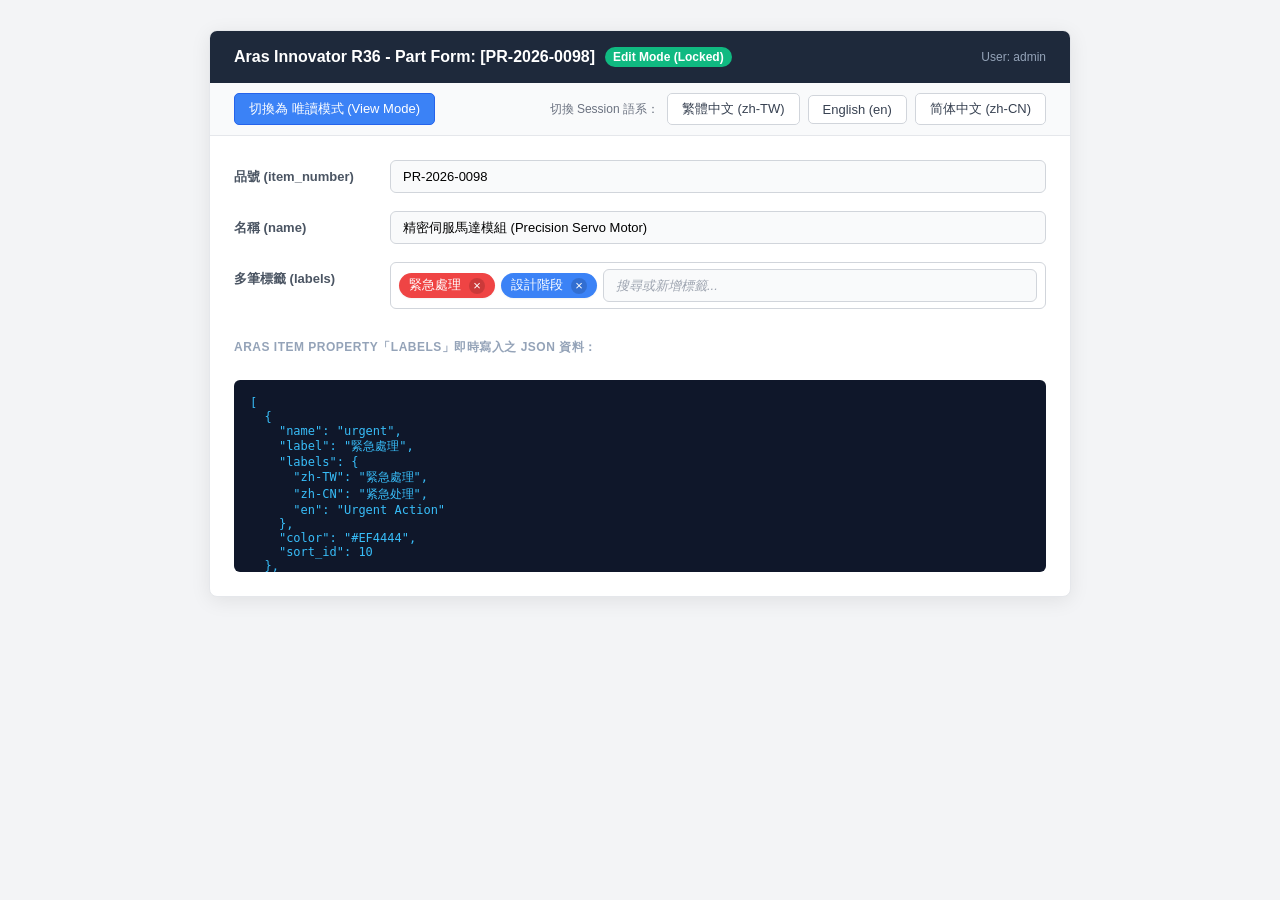
==== tests/demo/index.html @ eca331a3 "feat: initial commit of Aras Innovator R36 multi-label field component with bcs_label and multilingu" ====
<!DOCTYPE html>
<html lang="zh-TW">
<head>
  <meta charset="UTF-8" />
  <meta name="viewport" content="width=device-width, initial-scale=1.0" />
  <title>Aras Innovator R36 - Multi-Label Form Field 模擬測試展示</title>
  <link rel="stylesheet" href="../../src/styles/label-widget.css" />
  <style>
    body {
      font-family: -apple-system, BlinkMacSystemFont, "Segoe UI", Roboto, "Helvetica Neue", Arial, sans-serif;
      background-color: #F3F4F6;
      margin: 0;
      padding: 30px 20px;
      color: #1F2937;
    }
    .aras-window {
      max-width: 860px;
      margin: 0 auto;
      background: #FFFFFF;
      border-radius: 8px;
      box-shadow: 0 4px 20px rgba(0, 0, 0, 0.08);
      overflow: hidden;
      border: 1px solid #E5E7EB;
    }
    .aras-header {
      background: #1E293B;
      color: #FFFFFF;
      padding: 16px 24px;
      display: flex;
      justify-content: space-between;
      align-items: center;
    }
    .aras-header h1 {
      font-size: 16px;
      margin: 0;
      font-weight: 600;
      display: flex;
      align-items: center;
      gap: 10px;
    }
    .aras-status-pill {
      font-size: 12px;
      padding: 3px 8px;
      border-radius: 12px;
      background: #10B981;
      color: #FFFFFF;
    }
    .aras-toolbar {
      background: #F9FAFB;
      border-bottom: 1px solid #E5E7EB;
      padding: 10px 24px;
      display: flex;
      gap: 12px;
      align-items: center;
    }
    .aras-btn {
      padding: 6px 14px;
      font-size: 13px;
      border-radius: 5px;
      border: 1px solid #D1D5DB;
      background: #FFFFFF;
      cursor: pointer;
      color: #374151;
      transition: all 0.15s;
    }
    .aras-btn:hover {
      background: #F3F4F6;
      border-color: #9CA3AF;
    }
    .aras-btn.primary {
      background: #3B82F6;
      color: #FFFFFF;
      border-color: #2563EB;
    }
    .aras-btn.primary:hover {
      background: #2563EB;
    }
    .aras-form-body {
      padding: 24px;
    }
    .form-grid {
      display: grid;
      grid-template-columns: 140px 1fr;
      gap: 18px 16px;
      align-items: start;
    }
    .field-label {
      font-size: 13px;
      font-weight: 600;
      color: #4B5563;
      padding-top: 8px;
    }
    .field-control input[type="text"] {
      width: 100%;
      padding: 8px 12px;
      font-size: 13px;
      border: 1px solid #D1D5DB;
      border-radius: 6px;
      box-sizing: border-box;
      background: #F9FAFB;
    }
    .preview-box {
      margin-top: 24px;
      background: #0F172A;
      color: #38BDF8;
      padding: 16px;
      border-radius: 6px;
      font-family: monospace;
      font-size: 12px;
      white-space: pre-wrap;
      word-break: break-all;
      max-height: 160px;
      overflow-y: auto;
    }
    .preview-title {
      font-size: 12px;
      color: #94A3B8;
      margin-bottom: 6px;
      font-weight: 600;
      text-transform: uppercase;
      letter-spacing: 0.5px;
    }
  </style>
</head>
<body>

  <div class="aras-window">
    <!-- 表單標題 -->
    <div class="aras-header">
      <h1>
        <span>Aras Innovator R36 - Part Form: [PR-2026-0098]</span>
        <span class="aras-status-pill" id="modeIndicator">Edit Mode (Locked)</span>
      </h1>
      <span style="font-size: 12px; color: #94A3B8;">User: admin</span>
    </div>

    <!-- 模擬工具列 -->
    <div class="aras-toolbar">
      <button class="aras-btn primary" id="btnToggleMode">切換為 唯讀模式 (View Mode)</button>
      <div style="margin-left: auto; display: flex; align-items: center; gap: 8px;">
        <span style="font-size: 12px; color: #6B7280;">切換 Session 語系：</span>
        <button class="aras-btn" id="btnLangZhTW">繁體中文 (zh-TW)</button>
        <button class="aras-btn" id="btnLangEn">English (en)</button>
        <button class="aras-btn" id="btnLangZhCN">简体中文 (zh-CN)</button>
      </div>
    </div>

    <!-- 表單主體 -->
    <div class="aras-form-body">
      <div class="form-grid">
        <div class="field-label">品號 (item_number)</div>
        <div class="field-control">
          <input type="text" value="PR-2026-0098" readonly />
        </div>

        <div class="field-label">名稱 (name)</div>
        <div class="field-control">
          <input type="text" value="精密伺服馬達模組 (Precision Servo Motor)" readonly />
        </div>

        <div class="field-label">多筆標籤 (labels)</div>
        <div class="field-control">
          <!-- 這是我們的自訂 Client Form Field 掛載點 -->
          <div id="labelFieldMountPoint"></div>
        </div>
      </div>

      <!-- 即時屬性儲存監視器 -->
      <div class="preview-title" style="margin-top: 30px;">Aras Item Property「labels」即時寫入之 JSON 資料：</div>
      <div class="preview-box" id="jsonMonitor">[]</div>
    </div>
  </div>

  <!-- 載入模組 -->
  <script src="../../src/models/LabelTag.js"></script>
  <script src="../../src/core/LabelStore.js"></script>
  <script src="../../src/core/LabelRenderer.js"></script>
  <script src="../../src/adapter/IArasAdapter.js"></script>
  <script src="../../src/adapter/MockArasAdapter.js"></script>
  <script src="../../src/controller/MultiLabelController.js"></script>

  <script>
    // 初始化模擬環境
    const mockAdapter = new MockArasAdapter({
      currentLanguage: "zh-TW",
      editMode: true,
      onPropertyChangeCallback: (prop, val) => {
        updateMonitor(val);
      }
    });

    // 預先寫入預設標籤資料
    const defaultData = JSON.stringify([
      {
        name: "urgent",
        label: "緊急處理",
        labels: { "zh-TW": "緊急處理", "zh-CN": "紧急处理", "en": "Urgent Action" },
        color: "#EF4444",
        sort_id: 10
      },
      {
        name: "design",
        label: "設計階段",
        labels: { "zh-TW": "設計階段", "zh-CN": "设计阶段", "en": "Design Stage" },
        color: "#3B82F6",
        sort_id: 30
      }
    ]);
    mockAdapter.setPropertyValue("labels", defaultData);

    const controller = new MultiLabelController({
      container: "labelFieldMountPoint",
      propertyName: "labels",
      labelCategoryName: "Part_Labels",
      adapter: mockAdapter
    });

    controller.init().then(() => {
      updateMonitor(mockAdapter.getPropertyValue("labels"));
    });

    function updateMonitor(val) {
      const el = document.getElementById("jsonMonitor");
      try {
        const obj = JSON.parse(val || "[]");
        el.textContent = JSON.stringify(obj, null, 2);
      } catch (e) {
        el.textContent = val;
      }
    }

    // 模式切換按鈕
    const btnToggleMode = document.getElementById("btnToggleMode");
    const modeIndicator = document.getElementById("modeIndicator");
    btnToggleMode.addEventListener("click", () => {
      const current = mockAdapter.isEditMode();
      const next = !current;
      mockAdapter.setEditMode(next);
      controller.setEditMode(next);

      if (next) {
        btnToggleMode.textContent = "切換為 唯讀模式 (View Mode)";
        modeIndicator.textContent = "Edit Mode (Locked)";
        modeIndicator.style.background = "#10B981";
      } else {
        btnToggleMode.textContent = "切換為 編輯模式 (Edit Mode)";
        modeIndicator.textContent = "View Mode (Read-Only)";
        modeIndicator.style.background = "#6B7280";
      }
    });

    // 語系切換按鈕
    document.getElementById("btnLangZhTW").addEventListener("click", () => {
      mockAdapter.setLanguage("zh-TW");
      controller.changeLanguage("zh-TW");
    });
    document.getElementById("btnLangEn").addEventListener("click", () => {
      mockAdapter.setLanguage("en");
      controller.changeLanguage("en");
    });
    document.getElementById("btnLangZhCN").addEventListener("click", () => {
      mockAdapter.setLanguage("zh-CN");
      controller.changeLanguage("zh-CN");
    });
  </script>
</body>
</html>
---- src/styles/label-widget.css ----
/**
 * @file label-widget.css
 * @description Aras Innovator R36 多標籤 Form Field 視覺風格樣式表
 * 具備色彩徽章、流暢微動效、聚焦外框、下拉候選搜尋面板與唯讀防護。
 */

/* 根容器與變數設定 */
:root {
  --bcs-tag-font-family: -apple-system, BlinkMacSystemFont, "Segoe UI", Roboto, Helvetica, Arial, sans-serif;
  --bcs-tag-bg: #FFFFFF;
  --bcs-tag-border: #D1D5DB;
  --bcs-tag-border-focus: #3B82F6;
  --bcs-tag-shadow-focus: 0 0 0 3px rgba(59, 130, 246, 0.2);
  --bcs-tag-text-muted: #6B7280;
  --bcs-tag-dropdown-bg: #FFFFFF;
  --bcs-tag-dropdown-shadow: 0 10px 25px -5px rgba(0, 0, 0, 0.1), 0 8px 10px -6px rgba(0, 0, 0, 0.1);
  --bcs-tag-radius: 6px;
  --bcs-tag-transition: all 0.18s cubic-bezier(0.4, 0, 0.2, 1);
}

/* 主容器 */
.bcs-multi-label-container {
  position: relative;
  font-family: var(--bcs-tag-font-family);
  width: 100%;
  max-width: 100%;
  box-sizing: border-box;
}

/* 標籤輸入包裝外框 */
.bcs-tag-wrapper {
  display: flex;
  flex-wrap: wrap;
  align-items: center;
  gap: 6px;
  padding: 6px 8px;
  min-height: 40px;
  background-color: var(--bcs-tag-bg);
  border: 1px solid var(--bcs-tag-border);
  border-radius: var(--bcs-tag-radius);
  transition: var(--bcs-tag-transition);
  cursor: text;
  box-sizing: border-box;
}

.bcs-tag-wrapper:hover {
  border-color: #9CA3AF;
}

.bcs-tag-wrapper.is-focused {
  border-color: var(--bcs-tag-border-focus);
  box-shadow: var(--bcs-tag-shadow-focus);
}

/* 唯讀狀態外框 */
.bcs-tag-wrapper.is-readonly {
  background-color: #F9FAFB;
  border-color: #E5E7EB;
  cursor: default;
}

.bcs-tag-wrapper.is-readonly:hover {
  border-color: #E5E7EB;
}

/* 標籤徽章 (Chip / Badge) */
.bcs-tag-badge {
  display: inline-flex;
  align-items: center;
  gap: 6px;
  padding: 3px 10px;
  border-radius: 9999px;
  font-size: 13px;
  font-weight: 500;
  line-height: 1.4;
  color: #FFFFFF;
  box-shadow: 0 1px 2px 0 rgba(0, 0, 0, 0.05);
  transition: var(--bcs-tag-transition);
  user-select: none;
  animation: bcsTagPopIn 0.2s cubic-bezier(0.175, 0.885, 0.32, 1.275);
}

.bcs-tag-badge:hover {
  transform: translateY(-1px);
  box-shadow: 0 3px 6px -1px rgba(0, 0, 0, 0.12);
}

/* 標籤刪除按鈕 (x) */
.bcs-tag-remove-btn {
  display: inline-flex;
  align-items: center;
  justify-content: center;
  width: 16px;
  height: 16px;
  margin-left: 2px;
  border-radius: 50%;
  background: rgba(0, 0, 0, 0.15);
  color: inherit;
  font-size: 13px;
  line-height: 1;
  cursor: pointer;
  border: none;
  padding: 0;
  transition: var(--bcs-tag-transition);
}

.bcs-tag-remove-btn:hover {
  background: rgba(0, 0, 0, 0.35);
}

/* 搜尋/輸入框 */
.bcs-tag-input {
  flex: 1 1 120px;
  min-width: 80px;
  border: none;
  outline: none;
  font-size: 13px;
  padding: 4px 6px;
  background: transparent;
  color: #1F2937;
  font-family: inherit;
}

.bcs-tag-input::placeholder {
  color: #9CA3AF;
  font-style: italic;
}

/* 候選下拉面板 */
.bcs-tag-dropdown {
  position: absolute;
  top: calc(100% + 4px);
  left: 0;
  right: 0;
  z-index: 1000;
  background-color: var(--bcs-tag-dropdown-bg);
  border: 1px solid #E5E7EB;
  border-radius: var(--bcs-tag-radius);
  box-shadow: var(--bcs-tag-dropdown-shadow);
  max-height: 220px;
  overflow-y: auto;
  padding: 6px;
  display: none;
  animation: bcsDropdownSlide 0.18s ease-out;
}

.bcs-tag-dropdown.is-open {
  display: block;
}

/* 下拉候選項 */
.bcs-dropdown-item {
  display: flex;
  align-items: center;
  justify-content: space-between;
  padding: 8px 10px;
  border-radius: 4px;
  font-size: 13px;
  color: #374151;
  cursor: pointer;
  transition: var(--bcs-tag-transition);
}

.bcs-dropdown-item:hover,
.bcs-dropdown-item.is-highlighted {
  background-color: #F3F4F6;
  color: #111827;
}

/* 下拉項目的色彩預覽圓點 */
.bcs-dropdown-color-dot {
  width: 10px;
  height: 10px;
  border-radius: 50%;
  display: inline-block;
  margin-right: 8px;
  box-shadow: 0 0 0 1px rgba(0, 0, 0, 0.1);
}

.bcs-dropdown-left {
  display: flex;
  align-items: center;
}

.bcs-dropdown-subtext {
  font-size: 11px;
  color: #9CA3AF;
  margin-left: 6px;
}

/* 空搜尋結果提示 */
.bcs-dropdown-empty {
  padding: 12px;
  text-align: center;
  font-size: 12px;
  color: #9CA3AF;
}

/* 動畫定義 */
@keyframes bcsTagPopIn {
  0% {
    opacity: 0;
    transform: scale(0.85);
  }
  100% {
    opacity: 1;
    transform: scale(1);
  }
}

@keyframes bcsDropdownSlide {
  0% {
    opacity: 0;
    transform: translateY(-6px);
  }
  100% {
    opacity: 1;
    transform: translateY(0);
  }
}

/* 重複標籤警示晃動動畫 */
@keyframes bcsTagShake {
  0%, 100% { transform: translateX(0); }
  20%, 60% { transform: translateX(-4px); }
  40%, 80% { transform: translateX(4px); }
}

.bcs-tag-shake {
  animation: bcsTagShake 0.4s ease-in-out;
}
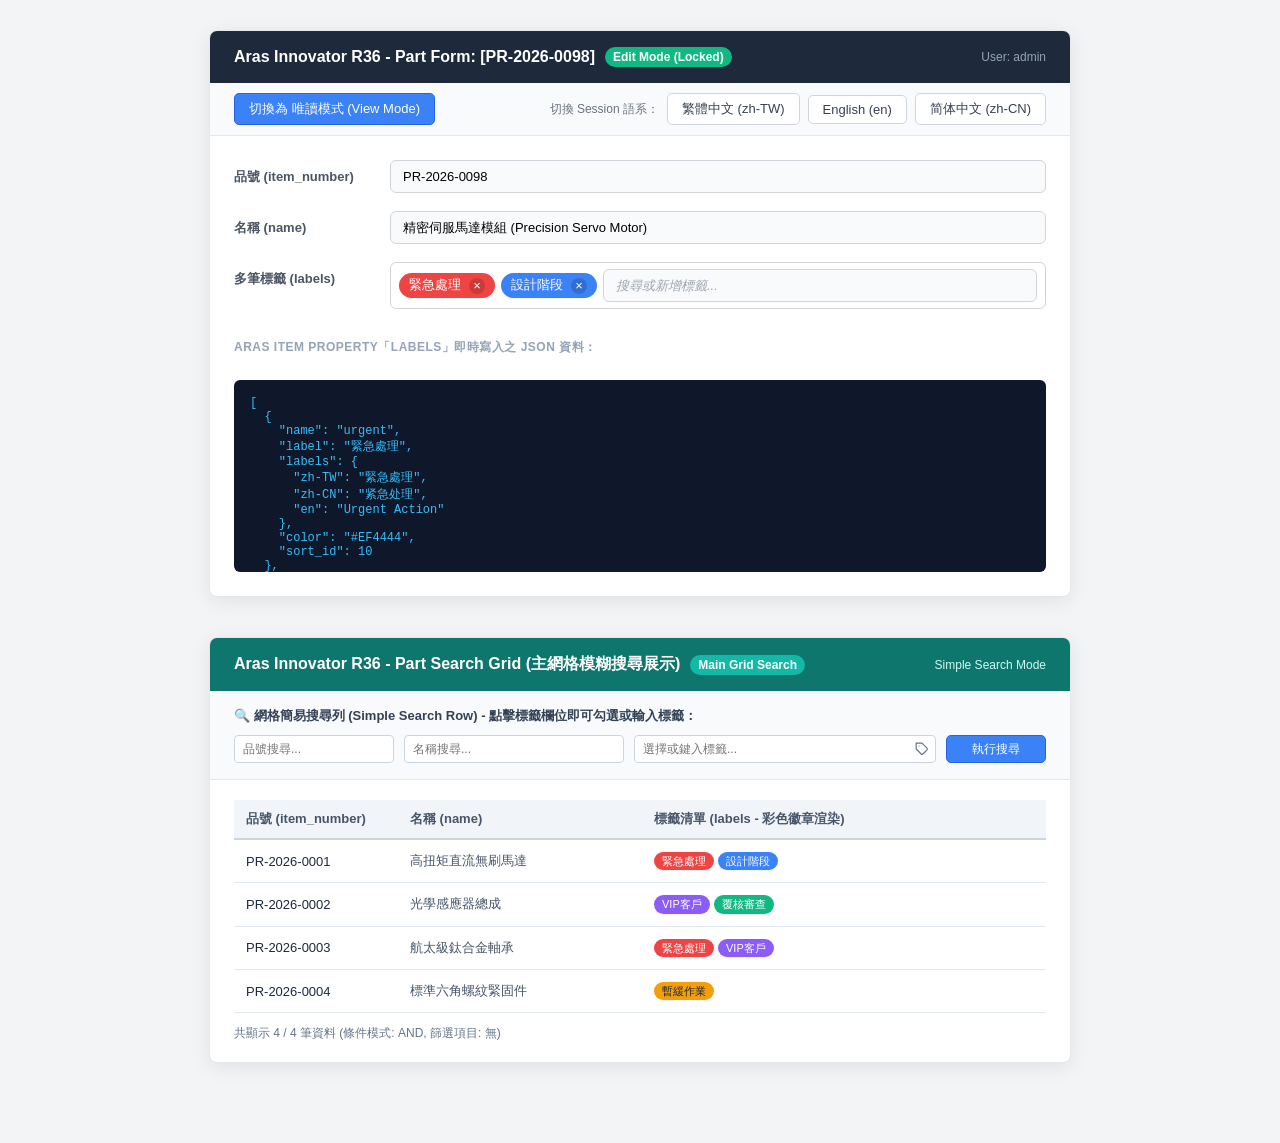
==== commit 5beb0611: "feat: add multi-tags input and fuzzy search support in Aras search grid with C# server method" ====
--- a/tests/demo/index.html
+++ b/tests/demo/index.html
@@ -172,15 +172,67 @@
   </div>
 
   <!-- 載入模組 -->
+  <link rel="stylesheet" href="../../src/search/search-widget.css" />
   <script src="../../src/models/LabelTag.js"></script>
   <script src="../../src/core/LabelStore.js"></script>
   <script src="../../src/core/LabelRenderer.js"></script>
   <script src="../../src/adapter/IArasAdapter.js"></script>
   <script src="../../src/adapter/MockArasAdapter.js"></script>
   <script src="../../src/controller/MultiLabelController.js"></script>
+  <script src="../../src/search/SearchCriteriaTranslator.js"></script>
+  <script src="../../src/search/GridCellFormatter.js"></script>
+  <script src="../../src/search/LabelSearchWidget.js"></script>
+
+  <!-- 模擬 Aras 主網格搜尋 (Main Grid Search) 區塊 -->
+  <div class="aras-window" style="margin-top: 40px; margin-bottom: 50px;">
+    <div class="aras-header" style="background: #0F766E;">
+      <h1>
+        <span>Aras Innovator R36 - Part Search Grid (主網格模糊搜尋展示)</span>
+        <span class="aras-status-pill" style="background: #14B8A6;">Main Grid Search</span>
+      </h1>
+      <span style="font-size: 12px; color: #CCFBF1;">Simple Search Mode</span>
+    </div>
+
+    <!-- 搜尋工具與欄位過濾列 -->
+    <div style="padding: 16px 24px; background: #F8FAFC; border-bottom: 1px solid #E2E8F0;">
+      <div style="font-size: 13px; font-weight: 600; color: #334155; margin-bottom: 10px;">
+        🔍 網格簡易搜尋列 (Simple Search Row) - 點擊標籤欄位即可勾選或輸入標籤：
+      </div>
+      <div style="display: grid; grid-template-columns: 160px 220px 1fr 100px; gap: 10px; align-items: center;">
+        <div>
+          <input type="text" placeholder="品號搜尋..." style="width: 100%; height: 28px; padding: 4px 8px; font-size: 12px; border: 1px solid #CBD5E1; border-radius: 4px; box-sizing: border-box;" readonly />
+        </div>
+        <div>
+          <input type="text" placeholder="名稱搜尋..." style="width: 100%; height: 28px; padding: 4px 8px; font-size: 12px; border: 1px solid #CBD5E1; border-radius: 4px; box-sizing: border-box;" readonly />
+        </div>
+        <!-- 這是搜尋列的多標籤掛載點 -->
+        <div id="searchWidgetMountPoint"></div>
+        <div>
+          <button class="aras-btn primary" id="btnRunSearch" style="width: 100%; height: 28px; padding: 0; font-size: 12px;">執行搜尋</button>
+        </div>
+      </div>
+    </div>
+
+    <!-- 搜尋結果資料表格 -->
+    <div style="padding: 20px 24px;">
+      <table style="width: 100%; border-collapse: collapse; font-size: 13px; text-align: left;">
+        <thead>
+          <tr style="background: #F1F5F9; border-bottom: 2px solid #CBD5E1; color: #475569;">
+            <th style="padding: 10px 12px; width: 140px;">品號 (item_number)</th>
+            <th style="padding: 10px 12px; width: 220px;">名稱 (name)</th>
+            <th style="padding: 10px 12px;">標籤清單 (labels - 彩色徽章渲染)</th>
+          </tr>
+        </thead>
+        <tbody id="gridTableBody">
+          <!-- 資料列由 JS 動態渲染 -->
+        </tbody>
+      </table>
+      <div id="gridSearchStatus" style="margin-top: 12px; font-size: 12px; color: #64748B;"></div>
+    </div>
+  </div>
 
   <script>
-    // 初始化模擬環境
+    // 1. 初始化表單環境
     const mockAdapter = new MockArasAdapter({
       currentLanguage: "zh-TW",
       editMode: true,
@@ -189,7 +241,6 @@
       }
     });
 
-    // 預先寫入預設標籤資料
     const defaultData = JSON.stringify([
       {
         name: "urgent",
@@ -250,18 +301,109 @@
     });
 
     // 語系切換按鈕
-    document.getElementById("btnLangZhTW").addEventListener("click", () => {
-      mockAdapter.setLanguage("zh-TW");
-      controller.changeLanguage("zh-TW");
-    });
-    document.getElementById("btnLangEn").addEventListener("click", () => {
-      mockAdapter.setLanguage("en");
-      controller.changeLanguage("en");
-    });
-    document.getElementById("btnLangZhCN").addEventListener("click", () => {
-      mockAdapter.setLanguage("zh-CN");
-      controller.changeLanguage("zh-CN");
-    });
+    let currentSessionLang = "zh-TW";
+    function setSystemLanguage(lang) {
+      currentSessionLang = lang;
+      mockAdapter.setLanguage(lang);
+      controller.changeLanguage(lang);
+      if (searchWidget) searchWidget.setLanguage(lang);
+      renderGridTable(); // 刷新表格
+    }
+
+    document.getElementById("btnLangZhTW").addEventListener("click", () => setSystemLanguage("zh-TW"));
+    document.getElementById("btnLangEn").addEventListener("click", () => setSystemLanguage("en"));
+    document.getElementById("btnLangZhCN").addEventListener("click", () => setSystemLanguage("zh-CN"));
+
+    // ==========================================
+    // 2. 主網格搜尋與多標籤過濾邏輯
+    // ==========================================
+    const sampleRecords = [
+      {
+        item_number: "PR-2026-0001",
+        name: "高扭矩直流無刷馬達",
+        labels: JSON.stringify([
+          { name: "urgent", label: "緊急處理", labels: { "zh-TW": "緊急處理", "en": "Urgent Action", "zh-CN": "紧急处理" }, color: "#EF4444", sort_id: 10 },
+          { name: "design", label: "設計階段", labels: { "zh-TW": "設計階段", "en": "Design Stage", "zh-CN": "设计阶段" }, color: "#3B82F6", sort_id: 30 }
+        ])
+      },
+      {
+        item_number: "PR-2026-0002",
+        name: "光學感應器總成",
+        labels: JSON.stringify([
+          { name: "vip", label: "VIP客戶", labels: { "zh-TW": "VIP客戶", "en": "VIP Customer", "zh-CN": "VIP客户" }, color: "#8B5CF6", sort_id: 20 },
+          { name: "review", label: "覆核審查", labels: { "zh-TW": "覆核審查", "en": "In Review", "zh-CN": "复核审查" }, color: "#10B981", sort_id: 40 }
+        ])
+      },
+      {
+        item_number: "PR-2026-0003",
+        name: "航太級鈦合金軸承",
+        labels: JSON.stringify([
+          { name: "urgent", label: "緊急處理", labels: { "zh-TW": "緊急處理", "en": "Urgent Action", "zh-CN": "紧急处理" }, color: "#EF4444", sort_id: 10 },
+          { name: "vip", label: "VIP客戶", labels: { "zh-TW": "VIP客戶", "en": "VIP Customer", "zh-CN": "VIP客户" }, color: "#8B5CF6", sort_id: 20 }
+        ])
+      },
+      {
+        item_number: "PR-2026-0004",
+        name: "標準六角螺紋緊固件",
+        labels: JSON.stringify([
+          { name: "hold", label: "暫緩作業", labels: { "zh-TW": "暫緩作業", "en": "On Hold", "zh-CN": "暂缓作业" }, color: "#F59E0B", sort_id: 50 }
+        ])
+      }
+    ];
+
+    let currentFilterCriteria = { tagKeys: [], rawInput: "", mode: "AND" };
+
+    // 初始化搜尋列組件
+    const searchWidget = new LabelSearchWidget({
+      container: "searchWidgetMountPoint",
+      availableTags: mockAdapter.mockTags,
+      currentLanguage: currentSessionLang,
+      defaultMode: "AND",
+      onApplySearch: (criteria) => {
+        currentFilterCriteria = criteria;
+        renderGridTable();
+      }
+    });
+
+    document.getElementById("btnRunSearch").addEventListener("click", () => {
+      searchWidget.parseInputAndSearch();
+    });
+
+    function renderGridTable() {
+      const tbody = document.getElementById("gridTableBody");
+      tbody.innerHTML = "";
+
+      const terms = currentFilterCriteria.tagKeys && currentFilterCriteria.tagKeys.length > 0 
+        ? currentFilterCriteria.tagKeys 
+        : SearchCriteriaTranslator.parseTerms(currentFilterCriteria.rawInput);
+
+      const filtered = sampleRecords.filter((rec) => {
+        if (terms.length === 0) return true;
+        return SearchCriteriaTranslator.matchesRecord(rec.labels, terms, currentFilterCriteria.mode);
+      });
+
+      if (filtered.length === 0) {
+        tbody.innerHTML = `<tr><td colspan="3" style="text-align: center; padding: 24px; color: #94A3B8;">查無符合所選標籤的資料項目</td></tr>`;
+      } else {
+        filtered.forEach((rec) => {
+          const tr = document.createElement("tr");
+          tr.style.borderBottom = "1px solid #E2E8F0";
+          tr.innerHTML = `
+            <td style="padding: 10px 12px; font-weight: 500; color: #1E293B;">${rec.item_number}</td>
+            <td style="padding: 10px 12px; color: #475569;">${rec.name}</td>
+            <td style="padding: 10px 12px;">${GridCellFormatter.formatToHTML(rec.labels, currentSessionLang)}</td>
+          `;
+          tbody.appendChild(tr);
+        });
+      }
+
+      const statusEl = document.getElementById("gridSearchStatus");
+      statusEl.textContent = `共顯示 ${filtered.length} / ${sampleRecords.length} 筆資料 (條件模式: ${currentFilterCriteria.mode}, 篩選項目: ${terms.length > 0 ? terms.join(', ') : '無'})`;
+    }
+
+    // 初始化渲染表格
+    renderGridTable();
   </script>
+
 </body>
 </html>
--- a/src/search/search-widget.css
+++ b/src/search/search-widget.css
@@ -0,0 +1,221 @@
+/**
+ * @file search-widget.css
+ * @description Aras Innovator Search 介面多標籤選擇浮層與 Grid 彩色徽章樣式表
+ */
+
+/* 搜尋輸入列的包裝器 */
+.bcs-search-input-wrapper {
+  position: relative;
+  display: inline-flex;
+  align-items: center;
+  width: 100%;
+  box-sizing: border-box;
+}
+
+.bcs-search-field-input {
+  width: 100%;
+  height: 28px;
+  padding: 4px 28px 4px 8px;
+  font-size: 12px;
+  border: 1px solid #CBD5E1;
+  border-radius: 4px;
+  outline: none;
+  background-color: #FFFFFF;
+  box-sizing: border-box;
+  font-family: inherit;
+  transition: border-color 0.15s ease, box-shadow 0.15s ease;
+}
+
+.bcs-search-field-input:focus {
+  border-color: #3B82F6;
+  box-shadow: 0 0 0 2px rgba(59, 130, 246, 0.2);
+}
+
+/* 觸發標籤挑選浮層的小圖示按鈕 */
+.bcs-search-picker-btn {
+  position: absolute;
+  right: 4px;
+  display: inline-flex;
+  align-items: center;
+  justify-content: center;
+  width: 20px;
+  height: 20px;
+  border: none;
+  background: transparent;
+  color: #64748B;
+  cursor: pointer;
+  border-radius: 3px;
+  padding: 0;
+  transition: all 0.15s ease;
+}
+
+.bcs-search-picker-btn:hover {
+  background: #F1F5F9;
+  color: #1E293B;
+}
+
+/* 標籤挑選彈出浮層 (Popover) */
+.bcs-search-popover {
+  position: absolute;
+  top: calc(100% + 4px);
+  left: 0;
+  width: 280px;
+  background: #FFFFFF;
+  border: 1px solid #E2E8F0;
+  border-radius: 8px;
+  box-shadow: 0 10px 25px -5px rgba(0, 0, 0, 0.12), 0 8px 10px -6px rgba(0, 0, 0, 0.08);
+  z-index: 9999;
+  padding: 10px;
+  font-family: -apple-system, BlinkMacSystemFont, "Segoe UI", Roboto, sans-serif;
+  box-sizing: border-box;
+  display: none;
+  animation: bcsPopoverFade 0.15s ease-out;
+}
+
+.bcs-search-popover.is-open {
+  display: block;
+}
+
+/* 浮層標題與模式切換區 */
+.bcs-popover-header {
+  display: flex;
+  justify-content: space-between;
+  align-items: center;
+  padding-bottom: 8px;
+  border-bottom: 1px solid #F1F5F9;
+  margin-bottom: 8px;
+}
+
+.bcs-popover-title {
+  font-size: 12px;
+  font-weight: 600;
+  color: #334155;
+}
+
+/* AND / OR 運算子切換開關 */
+.bcs-mode-toggle {
+  display: inline-flex;
+  background: #F1F5F9;
+  border-radius: 4px;
+  padding: 2px;
+}
+
+.bcs-mode-btn {
+  font-size: 11px;
+  font-weight: 500;
+  border: none;
+  background: transparent;
+  padding: 2px 8px;
+  border-radius: 3px;
+  cursor: pointer;
+  color: #64748B;
+  transition: all 0.15s;
+}
+
+.bcs-mode-btn.is-active {
+  background: #3B82F6;
+  color: #FFFFFF;
+  box-shadow: 0 1px 2px rgba(0, 0, 0, 0.1);
+}
+
+/* 候選標籤清單 */
+.bcs-popover-list {
+  max-height: 180px;
+  overflow-y: auto;
+  display: flex;
+  flex-direction: column;
+  gap: 4px;
+  padding-right: 2px;
+}
+
+/* 標籤勾選項 */
+.bcs-popover-item {
+  display: flex;
+  align-items: center;
+  padding: 6px 8px;
+  border-radius: 5px;
+  cursor: pointer;
+  font-size: 12px;
+  color: #1E293B;
+  transition: background-color 0.12s;
+}
+
+.bcs-popover-item:hover {
+  background-color: #F8FAFC;
+}
+
+.bcs-popover-item.is-selected {
+  background-color: #EFF6FF;
+}
+
+.bcs-popover-checkbox {
+  margin-right: 8px;
+  cursor: pointer;
+}
+
+.bcs-popover-tag-preview {
+  display: inline-flex;
+  align-items: center;
+  gap: 6px;
+  padding: 2px 8px;
+  border-radius: 9999px;
+  font-size: 11px;
+  font-weight: 500;
+}
+
+/* 浮層底部按鈕區 */
+.bcs-popover-footer {
+  display: flex;
+  justify-content: flex-end;
+  gap: 8px;
+  margin-top: 10px;
+  padding-top: 8px;
+  border-top: 1px solid #F1F5F9;
+}
+
+.bcs-popover-action-btn {
+  padding: 4px 10px;
+  font-size: 12px;
+  border-radius: 4px;
+  border: 1px solid #CBD5E1;
+  background: #FFFFFF;
+  color: #475569;
+  cursor: pointer;
+}
+
+.bcs-popover-action-btn.apply {
+  background: #3B82F6;
+  color: #FFFFFF;
+  border-color: #2563EB;
+}
+
+.bcs-popover-action-btn:hover {
+  opacity: 0.9;
+}
+
+/* Grid Cell 彩色徽章渲染樣式 */
+.bcs-grid-tags-cell {
+  display: flex;
+  flex-wrap: wrap;
+  gap: 4px;
+  align-items: center;
+  padding: 2px 0;
+}
+
+.bcs-grid-tag-badge {
+  display: inline-flex;
+  align-items: center;
+  padding: 2px 8px;
+  border-radius: 9999px;
+  font-size: 11px;
+  font-weight: 500;
+  line-height: 1.3;
+  color: #FFFFFF;
+  box-shadow: 0 1px 2px rgba(0, 0, 0, 0.05);
+  white-space: nowrap;
+}
+
+@keyframes bcsPopoverFade {
+  from { opacity: 0; transform: translateY(-4px); }
+  to { opacity: 1; transform: translateY(0); }
+}
